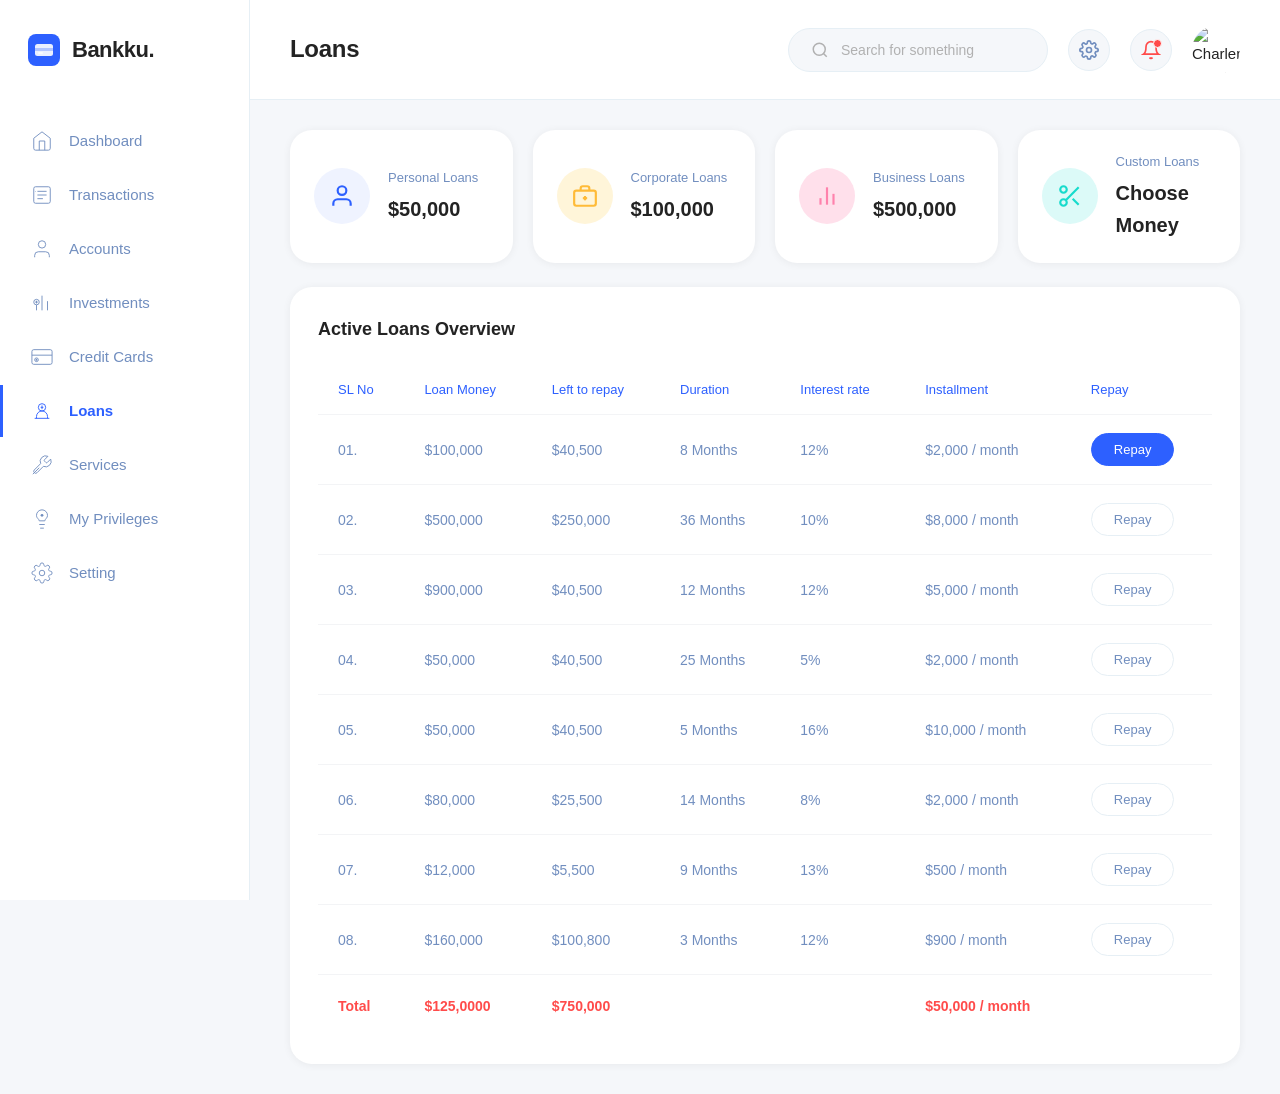
==== public/loans.html @ 28e677a8 "Fix Transactions sidebar icon to match design (receipt style)" ====
<!DOCTYPE html>
<html lang="en">
<head>
  <meta charset="UTF-8" />
  <meta name="viewport" content="width=device-width, initial-scale=1.0" />
  <title>Bankku - Loans</title>
  <link rel="preconnect" href="https://fonts.bunny.net" />
  <link href="https://fonts.bunny.net/css?family=plus-jakarta-sans:400,500,600,700,800" rel="stylesheet" />
  <link rel="stylesheet" href="css/app.css" />
</head>
<body>
<div class="app-layout">

  <!-- SIDEBAR -->
  <aside class="sidebar" id="sidebar">
    <div class="sidebar-header">
      <a href="index.html" class="logo">
        <span class="logo-icon">
          <svg width="32" height="32" viewBox="0 0 32 32" fill="none">
            <rect width="32" height="32" rx="8" fill="#2D60FF"/>
            <rect x="7" y="10" width="18" height="12" rx="2.5" fill="white" opacity="0.9"/>
            <rect x="7" y="14" width="18" height="3" fill="#2D60FF" opacity="0.3"/>
            <rect x="10" y="18" width="5" height="2" rx="1" fill="white" opacity="0.7"/>
          </svg>
        </span>
        <span class="logo-text">Bankku.</span>
      </a>
    </div>
    <nav class="sidebar-nav">
      <a href="index.html" class="nav-link">
        <svg viewBox="0 0 24 24"><path d="M3 9l9-7 9 7v11a2 2 0 0 1-2 2H5a2 2 0 0 1-2-2z"/><polyline points="9 22 9 12 15 12 15 22"/></svg>
        <span>Dashboard</span>
      </a>
      <a href="#" class="nav-link">
        <svg viewBox="0 0 24 24"><rect x="3" y="3" width="18" height="18" rx="2"/><path d="M7 8h10M7 12h10M7 16h6"/><circle cx="5" cy="8" r="0.5" fill="currentColor" stroke="none"/></svg>
        <span>Transactions</span>
      </a>
      <a href="#" class="nav-link">
        <svg viewBox="0 0 24 24"><path d="M20 21v-2a4 4 0 0 0-4-4H8a4 4 0 0 0-4 4v2"/><circle cx="12" cy="7" r="4"/></svg>
        <span>Accounts</span>
      </a>
      <a href="#" class="nav-link">
        <svg viewBox="0 0 24 24"><line x1="18" y1="20" x2="18" y2="10"/><line x1="12" y1="20" x2="12" y2="4"/><line x1="6" y1="20" x2="6" y2="14"/><circle cx="6" cy="11" r="3"/><path d="M6 9.5v3M4.5 11h3"/></svg>
        <span>Investments</span>
      </a>
      <a href="#" class="nav-link">
        <svg viewBox="0 0 24 24"><rect x="1" y="4" width="22" height="16" rx="2"/><line x1="1" y1="10" x2="23" y2="10"/><circle cx="6" cy="15" r="2"/><path d="M6 14v2M5 15h2"/></svg>
        <span>Credit Cards</span>
      </a>
      <a href="loans.html" class="nav-link active">
        <svg viewBox="0 0 24 24"><circle cx="12" cy="8" r="4"/><path d="M12 6v4M10.5 8h3"/><path d="M4 20h16M6 20v-2a6 6 0 0 1 12 0v2"/></svg>
        <span>Loans</span>
      </a>
      <a href="#" class="nav-link">
        <svg viewBox="0 0 24 24"><path d="M14.7 6.3a1 1 0 0 0 0 1.4l1.6 1.6a1 1 0 0 0 1.4 0l3.77-3.77a6 6 0 0 1-7.94 7.94l-6.91 6.91a2.12 2.12 0 0 1-3-3l6.91-6.91a6 6 0 0 1 7.94-7.94l-3.76 3.76z"/><line x1="2" y1="22" x2="9" y2="15"/></svg>
        <span>Services</span>
      </a>
      <a href="#" class="nav-link">
        <svg viewBox="0 0 24 24"><path d="M9 18h6M10 22h4M15.09 14c.18-.98.65-1.74 1.41-2.5A4.65 4.65 0 0 0 18 8 6 6 0 0 0 6 8c0 1 .23 2.23 1.5 3.5A4.61 4.61 0 0 1 9 14h6z"/><circle cx="12" cy="8" r="1.5" fill="currentColor" stroke="none"/></svg>
        <span>My Privileges</span>
      </a>
      <a href="settings.html" class="nav-link">
        <svg viewBox="0 0 24 24"><circle cx="12" cy="12" r="3"/><path d="M19.4 15a1.65 1.65 0 0 0 .33 1.82l.06.06a2 2 0 0 1-2.83 2.83l-.06-.06a1.65 1.65 0 0 0-1.82-.33 1.65 1.65 0 0 0-1 1.51V21a2 2 0 0 1-4 0v-.09A1.65 1.65 0 0 0 9 19.4a1.65 1.65 0 0 0-1.82.33l-.06.06a2 2 0 0 1-2.83-2.83l.06-.06A1.65 1.65 0 0 0 4.68 15a1.65 1.65 0 0 0-1.51-1H3a2 2 0 0 1 0-4h.09A1.65 1.65 0 0 0 4.6 9a1.65 1.65 0 0 0-.33-1.82l-.06-.06a2 2 0 0 1 2.83-2.83l.06.06A1.65 1.65 0 0 0 9 4.68a1.65 1.65 0 0 0 1-1.51V3a2 2 0 0 1 4 0v.09a1.65 1.65 0 0 0 1 1.51 1.65 1.65 0 0 0 1.82-.33l.06-.06a2 2 0 0 1 2.83 2.83l-.06.06A1.65 1.65 0 0 0 19.4 9a1.65 1.65 0 0 0 1.51 1H21a2 2 0 0 1 0 4h-.09a1.65 1.65 0 0 0-1.51 1z"/></svg>
        <span>Setting</span>
      </a>
    </nav>
  </aside>
  <div class="sidebar-overlay" id="sidebarOverlay"></div>

  <!-- MAIN CONTENT -->
  <div class="layout-content">
    <header class="header">
      <div class="header-content">
        <button class="menu-toggle" id="menuToggle">
          <svg width="24" height="24" viewBox="0 0 24 24" fill="none" stroke="currentColor" stroke-width="2">
            <line x1="3" y1="6" x2="21" y2="6"/><line x1="3" y1="12" x2="21" y2="12"/><line x1="3" y1="18" x2="21" y2="18"/>
          </svg>
        </button>
        <h1 class="page-title">Loans</h1>
        <div class="header-actions">
          <div class="search-box">
            <svg width="18" height="18" viewBox="0 0 24 24" fill="none" stroke="currentColor" stroke-width="2">
              <circle cx="11" cy="11" r="8"/><line x1="21" y1="21" x2="16.65" y2="16.65"/>
            </svg>
            <input type="text" placeholder="Search for something" class="search-input" />
          </div>
          <a href="settings.html" class="icon-btn">
            <svg width="20" height="20" viewBox="0 0 24 24" fill="none" stroke="currentColor" stroke-width="2">
              <circle cx="12" cy="12" r="3"/><path d="M19.4 15a1.65 1.65 0 0 0 .33 1.82l.06.06a2 2 0 0 1-2.83 2.83l-.06-.06a1.65 1.65 0 0 0-1.82-.33 1.65 1.65 0 0 0-1 1.51V21a2 2 0 0 1-4 0v-.09A1.65 1.65 0 0 0 9 19.4a1.65 1.65 0 0 0-1.82.33l-.06.06a2 2 0 0 1-2.83-2.83l.06-.06A1.65 1.65 0 0 0 4.68 15a1.65 1.65 0 0 0-1.51-1H3a2 2 0 0 1 0-4h.09A1.65 1.65 0 0 0 4.6 9a1.65 1.65 0 0 0-.33-1.82l-.06-.06a2 2 0 0 1 2.83-2.83l.06.06A1.65 1.65 0 0 0 9 4.68a1.65 1.65 0 0 0 1-1.51V3a2 2 0 0 1 4 0v.09a1.65 1.65 0 0 0 1 1.51 1.65 1.65 0 0 0 1.82-.33l.06-.06a2 2 0 0 1 2.83 2.83l-.06.06A1.65 1.65 0 0 0 19.4 9a1.65 1.65 0 0 0 1.51 1H21a2 2 0 0 1 0 4h-.09a1.65 1.65 0 0 0-1.51 1z"/>
            </svg>
          </a>
          <button class="icon-btn notification-bell">
            <svg width="20" height="20" viewBox="0 0 24 24" fill="none" stroke="currentColor" stroke-width="2">
              <path d="M18 8A6 6 0 0 0 6 8c0 7-3 9-3 9h18s-3-2-3-9"/><path d="M13.73 21a2 2 0 0 1-3.46 0"/>
            </svg>
            <span class="notification-badge"></span>
          </button>
          <a href="settings.html" class="profile-avatar">
            <img src="https://i.pravatar.cc/96?img=47" alt="Charlene Reed" />
          </a>
        </div>
      </div>
    </header>

    <main class="main-area">
      <div class="loans-page">

        <!-- Loan Type Cards -->
        <div class="loan-type-cards">
          <div class="loan-type-card">
            <div class="loan-type-icon" style="background:#EFF3FF;color:#2D60FF">
              <svg width="26" height="26" viewBox="0 0 24 24" fill="none" stroke="currentColor" stroke-width="2">
                <path d="M20 21v-2a4 4 0 0 0-4-4H8a4 4 0 0 0-4 4v2"/><circle cx="12" cy="7" r="4"/>
              </svg>
            </div>
            <div class="loan-type-info">
              <span class="loan-type-label">Personal Loans</span>
              <span class="loan-type-amount">$50,000</span>
            </div>
          </div>
          <div class="loan-type-card">
            <div class="loan-type-icon" style="background:#FFF5D9;color:#FFBB38">
              <svg width="26" height="26" viewBox="0 0 24 24" fill="none" stroke="currentColor" stroke-width="2">
                <rect x="2" y="7" width="20" height="14" rx="2"/><path d="M16 7V5a2 2 0 0 0-2-2h-4a2 2 0 0 0-2 2v2"/>
                <line x1="12" y1="12" x2="12" y2="16"/><line x1="10" y1="14" x2="14" y2="14"/>
              </svg>
            </div>
            <div class="loan-type-info">
              <span class="loan-type-label">Corporate Loans</span>
              <span class="loan-type-amount">$100,000</span>
            </div>
          </div>
          <div class="loan-type-card">
            <div class="loan-type-icon" style="background:#FFE0EB;color:#FF82AC">
              <svg width="26" height="26" viewBox="0 0 24 24" fill="none" stroke="currentColor" stroke-width="2">
                <line x1="18" y1="20" x2="18" y2="10"/><line x1="12" y1="20" x2="12" y2="4"/><line x1="6" y1="20" x2="6" y2="14"/>
              </svg>
            </div>
            <div class="loan-type-info">
              <span class="loan-type-label">Business Loans</span>
              <span class="loan-type-amount">$500,000</span>
            </div>
          </div>
          <div class="loan-type-card">
            <div class="loan-type-icon" style="background:#DCFAF8;color:#16DBCC">
              <svg width="26" height="26" viewBox="0 0 24 24" fill="none" stroke="currentColor" stroke-width="2">
                <circle cx="6" cy="6" r="3"/><circle cx="6" cy="18" r="3"/>
                <line x1="20" y1="4" x2="8.12" y2="15.88"/><line x1="14.47" y1="14.48" x2="20" y2="20"/>
              </svg>
            </div>
            <div class="loan-type-info">
              <span class="loan-type-label">Custom Loans</span>
              <span class="loan-type-amount">Choose Money</span>
            </div>
          </div>
        </div>

        <!-- Active Loans Table -->
        <div class="section-block">
          <h2>Active Loans Overview</h2>
          <div class="table-responsive">
            <table class="data-table">
              <thead>
                <tr>
                  <th>SL No</th>
                  <th>Loan Money</th>
                  <th>Left to repay</th>
                  <th>Duration</th>
                  <th>Interest rate</th>
                  <th>Installment</th>
                  <th>Repay</th>
                </tr>
              </thead>
              <tbody>
                <tr><td>01.</td><td>$100,000</td><td>$40,500</td><td>8 Months</td><td>12%</td><td>$2,000 / month</td><td><button class="btn-repay active" onclick="repay(this)">Repay</button></td></tr>
                <tr><td>02.</td><td>$500,000</td><td>$250,000</td><td>36 Months</td><td>10%</td><td>$8,000 / month</td><td><button class="btn-repay" onclick="repay(this)">Repay</button></td></tr>
                <tr><td>03.</td><td>$900,000</td><td>$40,500</td><td>12 Months</td><td>12%</td><td>$5,000 / month</td><td><button class="btn-repay" onclick="repay(this)">Repay</button></td></tr>
                <tr><td>04.</td><td>$50,000</td><td>$40,500</td><td>25 Months</td><td>5%</td><td>$2,000 / month</td><td><button class="btn-repay" onclick="repay(this)">Repay</button></td></tr>
                <tr><td>05.</td><td>$50,000</td><td>$40,500</td><td>5 Months</td><td>16%</td><td>$10,000 / month</td><td><button class="btn-repay" onclick="repay(this)">Repay</button></td></tr>
                <tr><td>06.</td><td>$80,000</td><td>$25,500</td><td>14 Months</td><td>8%</td><td>$2,000 / month</td><td><button class="btn-repay" onclick="repay(this)">Repay</button></td></tr>
                <tr><td>07.</td><td>$12,000</td><td>$5,500</td><td>9 Months</td><td>13%</td><td>$500 / month</td><td><button class="btn-repay" onclick="repay(this)">Repay</button></td></tr>
                <tr><td>08.</td><td>$160,000</td><td>$100,800</td><td>3 Months</td><td>12%</td><td>$900 / month</td><td><button class="btn-repay" onclick="repay(this)">Repay</button></td></tr>
              </tbody>
              <tfoot>
                <tr class="total-row">
                  <td>Total</td>
                  <td>$125,0000</td>
                  <td>$750,000</td>
                  <td></td>
                  <td></td>
                  <td>$50,000 / month</td>
                  <td></td>
                </tr>
              </tfoot>
            </table>
          </div>
        </div>

      </div>
    </main>
  </div>
</div>

<script src="js/app.js"></script>
<script>
  function repay(btn) {
    if (confirm('Confirm repayment for this loan?')) {
      btn.textContent = 'Paid';
      btn.disabled = true;
      btn.style.opacity = '0.5';
      btn.style.cursor = 'default';
    }
  }
</script>
</body>
</html>
---- public/css/app.css ----
/* ============================================
   BANKKU - Banking Dashboard CSS
   ============================================ */

/* === CSS Variables === */
:root {
  --primary:       #2D60FF;
  --primary-dark:  #1A3FBF;
  --primary-light: #396AFF;
  --secondary:     #16DBCC;
  --accent-orange: #FFBB38;
  --accent-pink:   #FF82AC;

  --bg-main:  #F5F7FA;
  --bg-card:  #FFFFFF;
  --bg-input: #F5F7FA;

  --text-dark:  #232323;
  --text-mid:   #718EBF;
  --text-light: #B1B1B1;

  --border:       #E6EFF5;
  --border-light: #F3F4F6;

  --success: #41D4A8;
  --danger:  #FF4B4A;

  --radius:    22px;
  --radius-sm: 15px;
  --radius-xs: 8px;

  --shadow:    0 1px 8px rgba(0, 0, 0, 0.06);
  --shadow-lg: 0 8px 30px rgba(0, 0, 0, 0.10);

  --sidebar-w: 250px;
  --header-h:  100px;

  --font: 'Plus Jakarta Sans', -apple-system, BlinkMacSystemFont, sans-serif;
}

/* === Reset === */
*, *::before, *::after { box-sizing: border-box; margin: 0; padding: 0; }
html { scroll-behavior: smooth; }
body {
  font-family: var(--font);
  background: var(--bg-main);
  color: var(--text-dark);
  line-height: 1.6;
  font-size: 15px;
}
a { color: inherit; text-decoration: none; }
button { font-family: var(--font); cursor: pointer; border: none; background: none; }
input, select, textarea { font-family: var(--font); }
img { display: block; }
.hidden { display: none !important; }

/* === App Layout === */
.app-layout {
  display: flex;
  min-height: 100vh;
}

.layout-content {
  flex: 1;
  margin-left: var(--sidebar-w);
  display: flex;
  flex-direction: column;
  min-height: 100vh;
}

.main-area {
  flex: 1;
  padding: 30px 40px;
  overflow-y: auto;
}

/* ============================================
   SIDEBAR
   ============================================ */
.sidebar {
  width: var(--sidebar-w);
  height: 100vh;
  position: fixed;
  top: 0; left: 0;
  background: var(--bg-card);
  border-right: 1px solid var(--border);
  padding: 32px 0;
  display: flex;
  flex-direction: column;
  overflow-y: auto;
  z-index: 200;
  transition: left 0.3s ease;
}

/* Logo */
.sidebar-header {
  padding: 0 28px;
  margin-bottom: 48px;
}
.logo {
  display: flex;
  align-items: center;
  gap: 12px;
}
.logo-icon svg { display: block; }
.logo-text {
  font-size: 22px;
  font-weight: 800;
  color: var(--text-dark);
  letter-spacing: -0.5px;
}

/* Navigation */
.sidebar-nav {
  display: flex;
  flex-direction: column;
  gap: 2px;
  flex: 1;
}

.nav-link {
  display: flex;
  align-items: center;
  gap: 16px;
  padding: 14px 28px;
  color: var(--text-mid);
  font-weight: 500;
  font-size: 15px;
  transition: color 0.2s;
  position: relative;
  border-left: 3px solid transparent;
}

.nav-link svg {
  flex-shrink: 0;
  width: 22px;
  height: 22px;
  stroke: currentColor;
  fill: none;
}

.nav-link:hover {
  color: var(--primary);
}

.nav-link.active {
  color: var(--primary);
  border-left-color: var(--primary);
  font-weight: 600;
}

.nav-link.active svg {
  stroke: var(--primary);
}

/* ============================================
   HEADER
   ============================================ */
.header {
  background: var(--bg-card);
  border-bottom: 1px solid var(--border);
  padding: 0 40px;
  height: var(--header-h);
  display: flex;
  align-items: center;
  position: sticky;
  top: 0;
  z-index: 100;
}

.header-content {
  display: flex;
  align-items: center;
  width: 100%;
  gap: 20px;
}

.page-title {
  font-size: 24px;
  font-weight: 700;
  color: var(--text-dark);
  letter-spacing: -0.3px;
}

.header-actions {
  display: flex;
  align-items: center;
  gap: 20px;
  margin-left: auto;
}

/* Search box */
.search-box {
  display: flex;
  align-items: center;
  gap: 12px;
  padding: 12px 22px;
  background: var(--bg-main);
  border: 1px solid var(--border);
  border-radius: 40px;
  color: var(--text-light);
  min-width: 260px;
  transition: border-color 0.2s;
}
.search-box:focus-within {
  border-color: var(--primary);
}
.search-box svg { flex-shrink: 0; }
.search-input {
  flex: 1;
  border: none;
  background: transparent;
  font-size: 14px;
  color: var(--text-dark);
  outline: none;
}
.search-input::placeholder { color: var(--text-light); }

/* Icon buttons */
.icon-btn {
  width: 42px; height: 42px;
  border-radius: 50%;
  background: var(--bg-main);
  display: flex; align-items: center; justify-content: center;
  color: var(--text-mid);
  position: relative;
  transition: all 0.2s;
  border: 1px solid var(--border);
}
.icon-btn:hover { border-color: var(--primary); color: var(--primary); }

.notification-bell { position: relative; }
.notification-bell svg { stroke: #FF4B4A; }
.notification-badge {
  position: absolute;
  top: 9px; right: 9px;
  width: 9px; height: 9px;
  background: var(--danger);
  border-radius: 50%;
  border: 1.5px solid white;
}

/* Profile avatar */
.profile-avatar {
  width: 48px; height: 48px;
  border-radius: 50%;
  overflow: hidden;
  flex-shrink: 0;
  transition: transform 0.2s;
}
.profile-avatar:hover { transform: scale(1.05); }
.profile-avatar img { width: 100%; height: 100%; object-fit: cover; }

.menu-toggle { display: none; color: var(--text-mid); padding: 4px; }

/* ============================================
   SECTION BLOCKS
   ============================================ */
.section-block {
  background: var(--bg-card);
  border-radius: var(--radius);
  padding: 28px;
  box-shadow: var(--shadow);
}

.section-block h2 {
  font-size: 18px;
  font-weight: 700;
  margin-bottom: 22px;
  color: var(--text-dark);
}

.section-block h3 {
  font-size: 16px;
  font-weight: 600;
  margin-bottom: 18px;
  color: var(--text-dark);
}

.section-header {
  display: flex;
  justify-content: space-between;
  align-items: center;
  margin-bottom: 22px;
}
.section-header h2 { margin-bottom: 0; }

.link-see-all {
  font-size: 14px;
  font-weight: 600;
  color: var(--text-mid);
  transition: color 0.2s;
}
.link-see-all:hover { color: var(--primary); }

/* Alerts */
.alert {
  padding: 14px 20px;
  border-radius: var(--radius-xs);
  margin-bottom: 20px;
  font-size: 14px;
  font-weight: 500;
  animation: fadeInDown 0.3s ease;
}
.alert-success { background: #D1FAE5; color: #065F46; border: 1px solid #A7F3D0; }
.alert-error   { background: #FEE2E2; color: #991B1B; border: 1px solid #FECACA; }

.empty-state {
  text-align: center;
  padding: 40px;
  color: var(--text-light);
  font-size: 14px;
}

/* ============================================
   DASHBOARD GRID
   ============================================ */
.dashboard-grid {
  display: flex;
  flex-direction: column;
  gap: 24px;
}

/* Row 1 & 2: wider left, narrower right */
.grid-col-2 {
  display: grid;
  grid-template-columns: 3fr 2fr;
  gap: 24px;
}

/* Row 3: narrower left (Quick Transfer), wider right (Balance History) */
.grid-col-2-rev {
  display: grid;
  grid-template-columns: 2fr 3fr;
  gap: 24px;
}

/* ============================================
   BANK CARDS
   ============================================ */
.cards-row {
  display: flex;
  gap: 20px;
  overflow-x: auto;
  padding-bottom: 4px;
  scrollbar-width: none;
}
.cards-row::-webkit-scrollbar { display: none; }

.bank-card {
  min-width: 265px;
  flex: 1;
  padding: 24px 26px;
  border-radius: var(--radius);
  display: flex;
  flex-direction: column;
  gap: 22px;
  flex-shrink: 0;
  transition: transform 0.2s;
}
.bank-card:hover { transform: translateY(-2px); }

/* Primary (blue gradient) card */
.bank-card.primary {
  background: linear-gradient(147deg, #4C49ED 0%, #0A06F4 100%);
  color: #fff;
}
.bank-card.primary .card-label  { opacity: 0.75; }
.bank-card.primary .card-label-line { color: rgba(255,255,255,0.7); }

/* Secondary (white) card */
.bank-card.secondary {
  background: #fff;
  color: var(--text-dark);
  border: 1.5px solid var(--border);
}
.bank-card.secondary .card-label { color: var(--text-mid); }
.bank-card.secondary .card-value { color: var(--text-dark); }
.bank-card.secondary .card-balance { color: var(--text-dark); }
.bank-card.secondary .card-number { color: var(--text-dark); }

/* Card inner elements */
.card-top {
  display: flex;
  justify-content: space-between;
  align-items: flex-start;
}
.card-label {
  display: block;
  font-size: 11px;
  text-transform: uppercase;
  letter-spacing: 0.5px;
  margin-bottom: 4px;
}
.card-balance {
  display: block;
  font-size: 22px;
  font-weight: 700;
}
.card-chip svg { opacity: 0.9; }

.card-middle {
  display: flex;
  gap: 48px;
}
.card-value {
  display: block;
  font-size: 14px;
  font-weight: 600;
}
.card-bottom {
  display: flex;
  justify-content: space-between;
  align-items: center;
}
.card-number {
  font-size: 16px;
  font-weight: 600;
  letter-spacing: 1.5px;
}
.card-brand-circles {
  display: flex;
  align-items: center;
}
.card-brand-circles span {
  width: 28px; height: 28px;
  border-radius: 50%;
  display: inline-block;
}
.primary .card-brand-circles span:first-child {
  background: rgba(255,255,255,0.5);
  margin-right: -10px;
}
.primary .card-brand-circles span:last-child {
  background: rgba(255,255,255,0.35);
}
.secondary .card-brand-circles span:first-child {
  background: #9D9D9D;
  margin-right: -10px;
  opacity: 0.6;
}
.secondary .card-brand-circles span:last-child {
  background: #9D9D9D;
  opacity: 0.4;
}

/* ============================================
   RECENT TRANSACTIONS
   ============================================ */
.transaction-list {
  display: flex;
  flex-direction: column;
  gap: 16px;
}

.transaction-item {
  display: flex;
  align-items: center;
  gap: 14px;
}

.tx-icon {
  width: 48px; height: 48px;
  border-radius: 14px;
  display: flex;
  align-items: center;
  justify-content: center;
  flex-shrink: 0;
}
.tx-icon svg {
  width: 22px; height: 22px;
}

.tx-info {
  flex: 1;
  min-width: 0;
}
.tx-desc {
  display: block;
  font-weight: 600;
  font-size: 14px;
  color: var(--text-dark);
  white-space: nowrap;
  overflow: hidden;
  text-overflow: ellipsis;
}
.tx-date {
  display: block;
  font-size: 12px;
  color: var(--text-mid);
  margin-top: 2px;
}
.tx-amount {
  font-weight: 600;
  font-size: 14px;
  white-space: nowrap;
}
.tx-amount.positive { color: var(--success); }
.tx-amount.negative { color: var(--danger); }

/* ============================================
   CHARTS
   ============================================ */
.chart-block { position: relative; }
.chart-block canvas { width: 100% !important; }

.chart-header {
  display: flex;
  justify-content: space-between;
  align-items: center;
  margin-bottom: 16px;
}
.chart-header h2 { margin-bottom: 0; }

.chart-legend {
  display: flex;
  gap: 20px;
  align-items: center;
}
.legend-item {
  display: flex;
  align-items: center;
  gap: 8px;
  font-size: 13px;
  color: var(--text-mid);
}
.legend-dot {
  width: 12px; height: 12px;
  border-radius: 50%;
  flex-shrink: 0;
}
.legend-dot.deposit  { background: var(--primary); }
.legend-dot.withdraw { background: var(--secondary); }

/* ============================================
   QUICK TRANSFER
   ============================================ */
.transfer-contacts {
  display: flex;
  align-items: center;
  gap: 8px;
  margin-bottom: 28px;
  overflow-x: auto;
  scrollbar-width: none;
}
.transfer-contacts::-webkit-scrollbar { display: none; }

.contact-card {
  text-align: center;
  cursor: pointer;
  padding: 12px 16px;
  border-radius: var(--radius-sm);
  transition: all 0.2s;
  flex-shrink: 0;
  min-width: 80px;
}
.contact-card:hover { opacity: 0.85; }

.contact-avatar {
  width: 64px; height: 64px;
  border-radius: 50%;
  object-fit: cover;
  margin: 0 auto 10px;
  border: 3px solid transparent;
  transition: border-color 0.2s;
}
.contact-card.selected .contact-avatar {
  border-color: var(--primary);
}

.contact-name {
  display: block;
  font-size: 14px;
  font-weight: 500;
  color: var(--text-dark);
}
.contact-card.selected .contact-name {
  font-weight: 700;
}
.contact-role {
  display: block;
  font-size: 12px;
  color: var(--text-mid);
  margin-top: 2px;
}
.contact-card.selected .contact-role {
  color: var(--primary);
  font-weight: 500;
}

.contact-nav-btn {
  width: 44px; height: 44px;
  border-radius: 50%;
  background: var(--bg-card);
  box-shadow: 0 2px 10px rgba(0,0,0,0.1);
  font-size: 22px;
  color: var(--text-mid);
  display: flex;
  align-items: center;
  justify-content: center;
  flex-shrink: 0;
  transition: all 0.2s;
}
.contact-nav-btn:hover {
  background: var(--primary);
  color: white;
}

.transfer-form-label {
  font-size: 14px;
  font-weight: 500;
  color: var(--text-mid);
  margin-bottom: 12px;
  display: block;
}

.transfer-input-group {
  display: flex;
  align-items: center;
  background: var(--bg-input);
  border-radius: 50px;
  overflow: hidden;
  border: 1px solid var(--border);
}

.transfer-amount {
  flex: 1;
  padding: 14px 22px;
  border: none;
  background: transparent;
  font-size: 15px;
  color: var(--text-mid);
  outline: none;
}

.btn-send {
  display: flex;
  align-items: center;
  gap: 10px;
  padding: 14px 32px;
  background: var(--primary);
  color: white;
  border-radius: 50px;
  font-weight: 600;
  font-size: 15px;
  transition: background 0.2s, transform 0.15s;
  white-space: nowrap;
  flex-shrink: 0;
}
.btn-send:hover {
  background: var(--primary-dark);
  transform: scale(1.03);
}
.btn-send svg { width: 16px; height: 16px; }

/* ============================================
   LOANS PAGE
   ============================================ */
.loans-page {
  display: flex;
  flex-direction: column;
  gap: 24px;
}

/* Loan type cards */
.loan-type-cards {
  display: grid;
  grid-template-columns: repeat(4, 1fr);
  gap: 20px;
}

.loan-type-card {
  background: var(--bg-card);
  border-radius: var(--radius);
  padding: 22px 24px;
  display: flex;
  align-items: center;
  gap: 18px;
  box-shadow: var(--shadow);
  transition: transform 0.2s;
}
.loan-type-card:hover { transform: translateY(-2px); }

.loan-type-icon {
  width: 56px; height: 56px;
  border-radius: 50%;
  display: flex;
  align-items: center;
  justify-content: center;
  flex-shrink: 0;
}
.loan-type-icon svg {
  width: 26px; height: 26px;
}

.loan-type-label {
  display: block;
  font-size: 13px;
  color: var(--text-mid);
  margin-bottom: 4px;
}
.loan-type-amount {
  display: block;
  font-size: 20px;
  font-weight: 700;
  color: var(--text-dark);
}

/* Active Loans table */
.table-responsive { overflow-x: auto; }

.data-table {
  width: 100%;
  border-collapse: collapse;
}
.data-table th {
  text-align: left;
  padding: 14px 20px;
  font-size: 13px;
  font-weight: 500;
  color: var(--primary);
  border-bottom: 1px solid var(--border-light);
  white-space: nowrap;
}
.data-table td {
  padding: 18px 20px;
  font-size: 14px;
  color: var(--text-mid);
  border-bottom: 1px solid var(--border-light);
}
.data-table tbody tr:hover td { background: #FAFBFF; }
.data-table .total-row td {
  font-weight: 700;
  color: var(--danger);
  border-bottom: none;
  padding-top: 20px;
}

.btn-repay {
  padding: 8px 22px;
  border: 1.5px solid var(--border);
  border-radius: 40px;
  font-size: 13px;
  font-weight: 500;
  color: var(--text-mid);
  background: white;
  transition: all 0.2s;
  cursor: pointer;
}
.btn-repay:hover {
  border-color: var(--primary);
  color: var(--primary);
}
.btn-repay.active {
  background: var(--primary);
  border-color: var(--primary);
  color: white;
}

/* ============================================
   SETTINGS PAGE
   ============================================ */
.settings-page { }

/* Tabs */
.settings-tabs {
  display: flex;
  gap: 36px;
  border-bottom: 1.5px solid var(--border);
  margin-bottom: 36px;
  padding-bottom: 0;
}

.tab {
  padding-bottom: 16px;
  font-size: 15px;
  font-weight: 500;
  color: var(--text-mid);
  border-bottom: 3px solid transparent;
  margin-bottom: -2px;
  transition: all 0.2s;
  cursor: pointer;
}
.tab:hover { color: var(--primary); }
.tab.active {
  color: var(--primary);
  border-bottom-color: var(--primary);
  font-weight: 600;
}

/* Profile form */
.profile-section {
  display: flex;
  gap: 40px;
  align-items: flex-start;
}

.avatar-upload {
  position: relative;
  flex-shrink: 0;
}
.avatar-preview {
  width: 110px; height: 110px;
  border-radius: 50%;
  object-fit: cover;
  border: 4px solid var(--border);
}
.avatar-edit-btn {
  position: absolute;
  bottom: 4px; right: 4px;
  width: 32px; height: 32px;
  border-radius: 50%;
  background: var(--primary);
  display: flex;
  align-items: center;
  justify-content: center;
  cursor: pointer;
  border: 2px solid white;
  transition: background 0.2s;
}
.avatar-edit-btn:hover { background: var(--primary-dark); }

/* Form grid */
.form-grid {
  flex: 1;
  display: grid;
  grid-template-columns: 1fr 1fr;
  gap: 22px 32px;
}

.form-group label {
  display: block;
  font-size: 14px;
  font-weight: 500;
  color: var(--text-dark);
  margin-bottom: 10px;
}

.form-input {
  width: 100%;
  padding: 14px 18px;
  border: 1.5px solid var(--border);
  border-radius: var(--radius-xs);
  font-size: 14px;
  color: var(--text-mid);
  background: var(--bg-input);
  outline: none;
  transition: border-color 0.2s, background 0.2s;
}
.form-input:focus {
  border-color: var(--primary);
  background: white;
  color: var(--text-dark);
}
.form-input.error { border-color: var(--danger); }

/* Select wrapper with chevron */
.select-wrapper {
  position: relative;
}
.select-wrapper .form-input {
  appearance: none;
  -webkit-appearance: none;
  cursor: pointer;
  padding-right: 44px;
}
.select-wrapper .select-chevron {
  position: absolute;
  right: 14px;
  top: 50%;
  transform: translateY(-50%);
  pointer-events: none;
  color: var(--text-mid);
}
.form-error {
  display: block;
  font-size: 12px;
  color: var(--danger);
  margin-top: 4px;
}

.form-actions {
  display: flex;
  justify-content: flex-end;
  margin-top: 32px;
}

.btn-primary {
  padding: 14px 52px;
  background: var(--primary);
  color: white;
  border-radius: 50px;
  font-weight: 600;
  font-size: 15px;
  transition: background 0.2s, transform 0.15s;
}
.btn-primary:hover {
  background: var(--primary-dark);
  transform: scale(1.02);
}

/* Preferences */
.notification-section { margin-top: 32px; }
.notification-section h3 { margin-bottom: 20px; }

.toggle-group {
  display: flex;
  flex-direction: column;
  gap: 22px;
}
.toggle-item {
  display: flex;
  align-items: center;
  gap: 16px;
  cursor: pointer;
}
.toggle-input { display: none; }

.toggle-slider {
  width: 50px; height: 26px;
  background: var(--border);
  border-radius: 13px;
  position: relative;
  transition: background 0.25s;
  flex-shrink: 0;
}
.toggle-slider::after {
  content: '';
  position: absolute;
  top: 3px; left: 3px;
  width: 20px; height: 20px;
  background: white;
  border-radius: 50%;
  transition: transform 0.25s;
  box-shadow: 0 1px 4px rgba(0,0,0,0.2);
}
.toggle-input:checked + .toggle-slider { background: var(--secondary); }
.toggle-input:checked + .toggle-slider::after { transform: translateX(24px); }

.toggle-label {
  font-size: 14px;
  color: var(--text-dark);
  user-select: none;
}

/* Security */
.security-section { display: flex; flex-direction: column; gap: 36px; }
.password-form .form-group { max-width: 100%; margin-bottom: 0; }

/* ============================================
   TRANSACTIONS PAGE
   ============================================ */
.transactions-page { }

.transaction-filters {
  display: flex;
  gap: 12px;
  margin-bottom: 24px;
  flex-wrap: wrap;
}

.filter-btn {
  padding: 8px 20px;
  border: 1.5px solid var(--border);
  border-radius: 40px;
  font-size: 13px;
  font-weight: 500;
  color: var(--text-mid);
  background: white;
  transition: all 0.2s;
}
.filter-btn:hover, .filter-btn.active {
  border-color: var(--primary);
  color: var(--primary);
  background: #EEF2FF;
}

/* ============================================
   ANIMATIONS
   ============================================ */
@keyframes fadeInDown {
  from { opacity: 0; transform: translateY(-10px); }
  to   { opacity: 1; transform: translateY(0); }
}

@keyframes fadeInUp {
  from { opacity: 0; transform: translateY(16px); }
  to   { opacity: 1; transform: translateY(0); }
}

@keyframes fadeIn {
  from { opacity: 0; }
  to   { opacity: 1; }
}

.section-block {
  animation: fadeInUp 0.4s ease both;
}

/* Stagger sections */
.dashboard-grid > *:nth-child(1) { animation-delay: 0.05s; }
.dashboard-grid > *:nth-child(2) { animation-delay: 0.10s; }
.dashboard-grid > *:nth-child(3) { animation-delay: 0.15s; }

/* ============================================
   RESPONSIVE BREAKPOINTS
   ============================================ */

/* Tablet */
@media (max-width: 1100px) {
  .grid-col-2,
  .grid-col-2-rev {
    grid-template-columns: 1fr;
  }
  .loan-type-cards {
    grid-template-columns: repeat(2, 1fr);
  }
}

/* Mobile */
@media (max-width: 768px) {
  :root {
    --sidebar-w: 250px;
    --header-h: 70px;
  }

  .sidebar {
    left: -260px;
    box-shadow: none;
  }
  .sidebar.open {
    left: 0;
    box-shadow: var(--shadow-lg);
  }

  .sidebar-overlay {
    display: none;
    position: fixed;
    inset: 0;
    background: rgba(0,0,0,0.3);
    z-index: 199;
  }
  .sidebar-overlay.visible { display: block; }

  .layout-content { margin-left: 0; }
  .menu-toggle    { display: flex; }
  .main-area      { padding: 20px 16px; }

  .header { padding: 0 20px; }
  .search-box { display: none; }

  .form-grid { grid-template-columns: 1fr; }
  .profile-section { flex-direction: column; align-items: center; text-align: center; }

  .loan-type-cards { grid-template-columns: 1fr 1fr; }

  .settings-tabs { gap: 20px; }
  .transfer-contacts { gap: 4px; }
  .contact-card { padding: 8px 10px; min-width: 70px; }
  .contact-avatar { width: 52px; height: 52px; }
}

@media (max-width: 480px) {
  .loan-type-cards { grid-template-columns: 1fr; }
  .bank-card { min-width: 240px; }
  .cards-row { flex-direction: column; }
  .cards-row .bank-card { min-width: unset; }
}
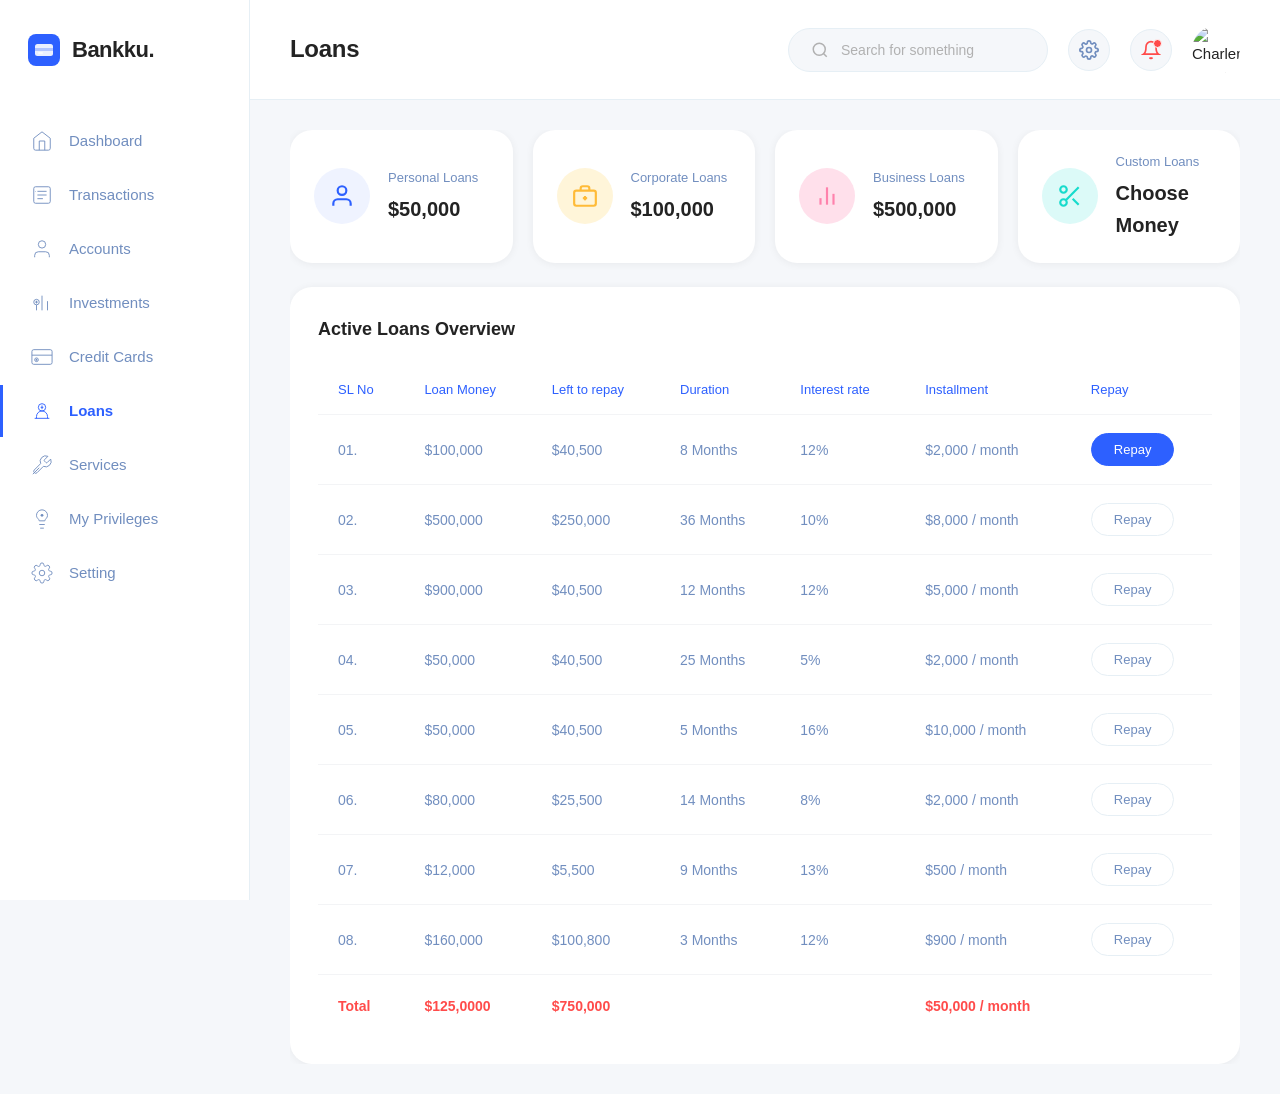
==== commit 6fc94767: "Use contact3.jpg for profile avatar and 3rd Quick Transfer contact" ====
--- a/public/loans.html
+++ b/public/loans.html
@@ -96,7 +96,7 @@
             <span class="notification-badge"></span>
           </button>
           <a href="settings.html" class="profile-avatar">
-            <img src="https://i.pravatar.cc/96?img=47" alt="Charlene Reed" />
+            <img src="img/contact3.jpg" alt="Charlene Reed" />
           </a>
         </div>
       </div>
--- a/public/css/app.css
+++ b/public/css/app.css
@@ -58,6 +58,8 @@
 .app-layout {
   display: flex;
   min-height: 100vh;
+  max-width: 100vw;
+  overflow-x: hidden;
 }
 
 .layout-content {
@@ -66,12 +68,15 @@
   display: flex;
   flex-direction: column;
   min-height: 100vh;
+  min-width: 0;
+  overflow-x: hidden;
 }
 
 .main-area {
   flex: 1;
   padding: 30px 40px;
   overflow-y: auto;
+  overflow-x: hidden;
 }
 
 /* ============================================
@@ -660,6 +665,8 @@
   display: flex;
   flex-direction: column;
   gap: 24px;
+  width: 100%;
+  overflow-x: hidden;
 }
 
 /* Loan type cards */
@@ -667,6 +674,7 @@
   display: grid;
   grid-template-columns: repeat(4, 1fr);
   gap: 20px;
+  width: 100%;
 }
 
 .loan-type-card {
@@ -678,6 +686,7 @@
   gap: 18px;
   box-shadow: var(--shadow);
   transition: transform 0.2s;
+  min-width: 0;
 }
 .loan-type-card:hover { transform: translateY(-2px); }
 
@@ -707,10 +716,15 @@
 }
 
 /* Active Loans table */
-.table-responsive { overflow-x: auto; }
+.table-responsive {
+  overflow-x: auto;
+  -webkit-overflow-scrolling: touch;
+  width: 100%;
+}
 
 .data-table {
   width: 100%;
+  min-width: 580px;
   border-collapse: collapse;
 }
 .data-table th {
@@ -1006,7 +1020,7 @@
    RESPONSIVE BREAKPOINTS
    ============================================ */
 
-/* Tablet */
+/* Tablet large (1100px) */
 @media (max-width: 1100px) {
   .grid-col-2,
   .grid-col-2-rev {
@@ -1015,15 +1029,50 @@
   .loan-type-cards {
     grid-template-columns: repeat(2, 1fr);
   }
-}
-
-/* Mobile */
-@media (max-width: 768px) {
-  :root {
-    --sidebar-w: 250px;
-    --header-h: 70px;
-  }
-
+  .data-table th,
+  .data-table td {
+    padding: 12px 14px;
+    font-size: 13px;
+    white-space: nowrap;
+  }
+}
+
+/* Tablet medium — sidebar still visible, content gets narrow */
+@media (max-width: 960px) {
+  .loan-type-cards {
+    grid-template-columns: repeat(2, 1fr);
+    gap: 14px;
+  }
+  .loan-type-card {
+    padding: 16px 18px;
+    gap: 12px;
+  }
+  .loan-type-icon {
+    width: 46px;
+    height: 46px;
+  }
+  .loan-type-amount {
+    font-size: 16px;
+  }
+  .loan-type-label {
+    font-size: 12px;
+  }
+  .data-table th,
+  .data-table td {
+    padding: 10px 12px;
+    font-size: 12px;
+  }
+  .btn-repay {
+    padding: 6px 14px;
+    font-size: 12px;
+  }
+  .main-area {
+    padding: 24px 24px;
+  }
+}
+
+/* Tablet small — collapse sidebar */
+@media (max-width: 850px) {
   .sidebar {
     left: -260px;
     box-shadow: none;
@@ -1032,7 +1081,6 @@
     left: 0;
     box-shadow: var(--shadow-lg);
   }
-
   .sidebar-overlay {
     display: none;
     position: fixed;
@@ -1041,6 +1089,42 @@
     z-index: 199;
   }
   .sidebar-overlay.visible { display: block; }
+  .layout-content { margin-left: 0; }
+  .menu-toggle { display: flex; }
+  .loan-type-cards {
+    grid-template-columns: repeat(2, 1fr);
+  }
+  .data-table th,
+  .data-table td {
+    padding: 10px 12px;
+    font-size: 13px;
+  }
+}
+
+/* Mobile */
+@media (max-width: 768px) {
+  :root {
+    --sidebar-w: 250px;
+    --header-h: 70px;
+  }
+
+  .sidebar {
+    left: -260px;
+    box-shadow: none;
+  }
+  .sidebar.open {
+    left: 0;
+    box-shadow: var(--shadow-lg);
+  }
+
+  .sidebar-overlay {
+    display: none;
+    position: fixed;
+    inset: 0;
+    background: rgba(0,0,0,0.3);
+    z-index: 199;
+  }
+  .sidebar-overlay.visible { display: block; }
 
   .layout-content { margin-left: 0; }
   .menu-toggle    { display: flex; }
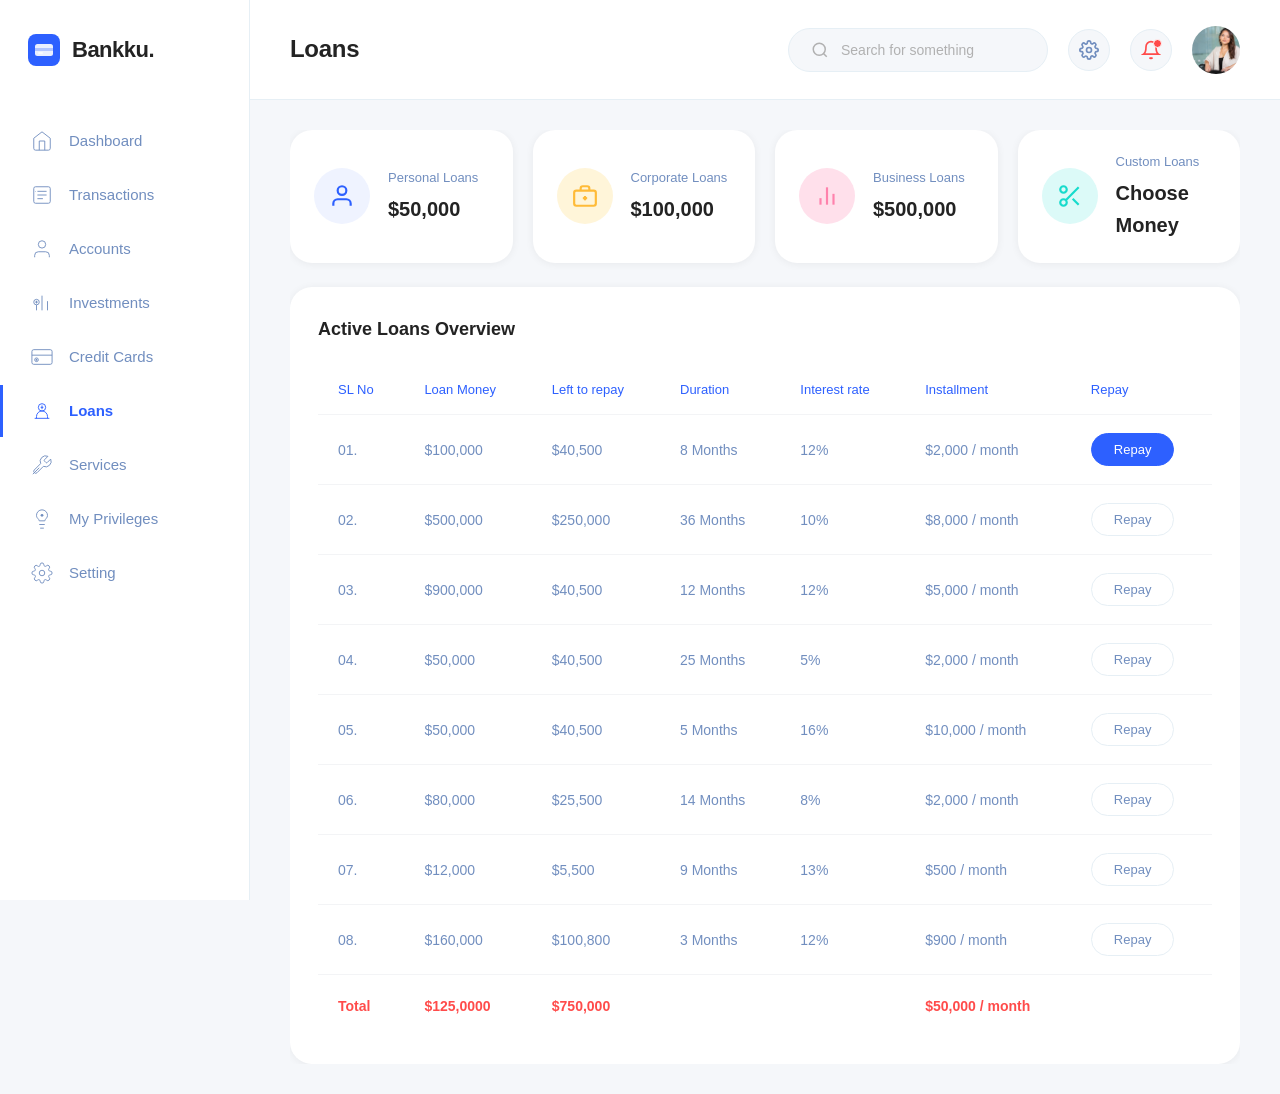
==== commit 086cfac4: "Fix image paths: ceo.jpg, director.jpg, workman.jpg, profil.jpg" ====
--- a/public/loans.html
+++ b/public/loans.html
@@ -96,7 +96,7 @@
             <span class="notification-badge"></span>
           </button>
           <a href="settings.html" class="profile-avatar">
-            <img src="img/contact3.jpg" alt="Charlene Reed" />
+            <img src="img/profil.jpg" alt="Charlene Reed" />
           </a>
         </div>
       </div>
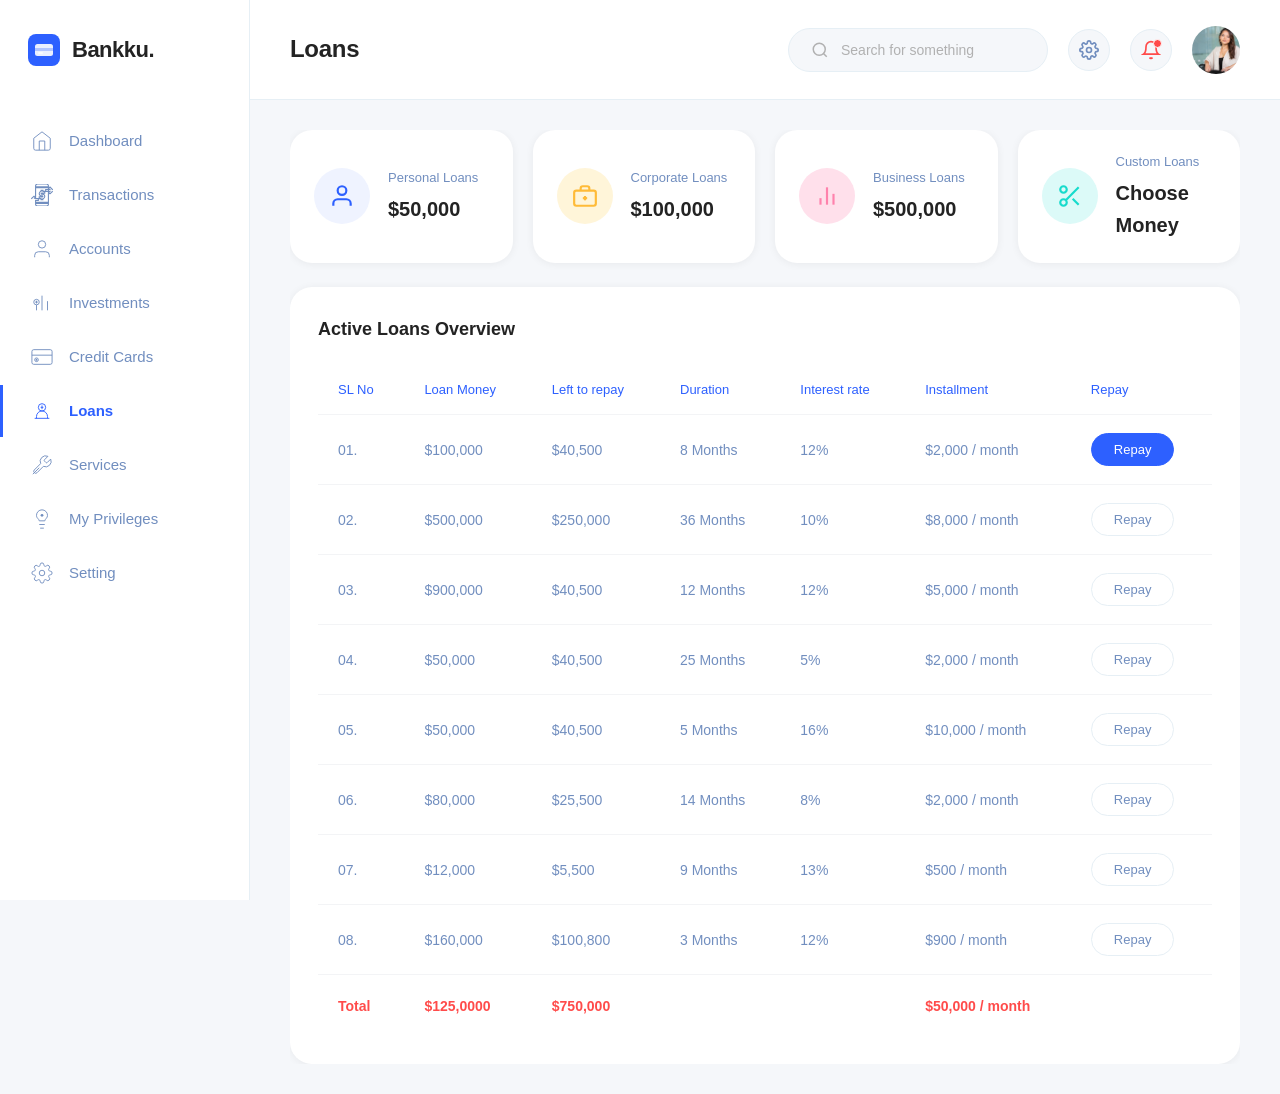
==== commit d488c9a6: "Revert deposit icon, apply Figma SVG to Transactions sidebar icon" ====
--- a/public/loans.html
+++ b/public/loans.html
@@ -32,7 +32,7 @@
         <span>Dashboard</span>
       </a>
       <a href="#" class="nav-link">
-        <svg viewBox="0 0 24 24"><rect x="3" y="3" width="18" height="18" rx="2"/><path d="M7 8h10M7 12h10M7 16h6"/><circle cx="5" cy="8" r="0.5" fill="currentColor" stroke="none"/></svg>
+        <svg viewBox="0 0 20 20" fill="currentColor" stroke="none"><g clip-path="url(#clip_tx2)"><path d="M4.16667 18.3334C4.1672 18.7753 4.34296 19.1989 4.65541 19.5113C4.96785 19.8238 5.39147 19.9996 5.83334 20.0001H14.1667C14.6085 19.9996 15.0322 19.8238 15.3446 19.5113C15.6571 19.1989 15.8328 18.7753 15.8333 18.3334V17.6042H4.16667V18.3334Z"/><path d="M15.8333 1.66667C15.8328 1.2248 15.6571 0.801181 15.3446 0.488734C15.0322 0.176287 14.6085 0.000523784 14.1667 0L5.83334 0C5.39147 0.000523784 4.96785 0.176287 4.65541 0.488734C4.34296 0.801181 4.1672 1.2248 4.16667 1.66667V2.5H15.8333V1.66667Z"/><path d="M19.7678 5.36052L17.2678 2.75635L16.0655 3.91051L17.1115 5.0001H15.8333V6.66677H17.2014L16.0901 7.73177L17.2432 8.9351L19.7432 6.53927C19.9975 6.06445 19.9998 5.95498C20.0021 5.84551 19.9828 5.73667 19.943 5.63467C19.9032 5.53266 19.8436 5.4395 19.7678 5.36052Z"/><path d="M13.3333 4.99992H15.8333V3.33325H4.16667V13.3333H6.66667V14.9999H4.16667V16.6666H15.8333V6.66659H13.3333V4.99992ZM12.5 8.33325H9.58334C9.21057 8.53343 9.16667 8.63941 9.16667 8.74992C9.16667 8.86043 9.21057 8.96641 9.28871 9.04455C9.36685 9.12269 9.47283 9.16659 9.58334 9.16659H10.4167C10.9333 9.16607 11.4317 9.35754 11.8151 9.70383C12.1986 10.0501 12.4396 10.5265 12.4916 11.0405C12.5435 11.5546 12.4025 12.0696 12.0961 12.4855C11.7897 12.9015 11.3397 13.1888 10.8333 13.2916V14.1666H9.16667V13.3333H7.50001V11.6666H10.4167C10.7894 11.4664 10.8333 11.3604 10.8333 11.2499C10.8333 11.1394 10.7894 11.0334 10.7113 10.9553C10.6332 10.8772 10.5272 10.8333 10.4167 10.8333H9.58334C9.06669 10.8338 8.56828 10.6423 8.18487 10.296C7.80145 9.94973 7.56038 9.47332 7.50846 8.95929C7.45654 8.44526 7.59746 7.93027 7.90389 7.51431C8.21031 7.09834 8.66036 6.81106 9.16667 6.70825V5.83325H10.8333V6.66659H12.5V8.33325Z"/><path d="M2.79865 13.3333L3.9099 12.2683L2.75677 11.0649L0.256772 13.4608C0.0172375 14.2634 0.057042 14.3654C0.0968466 14.4674 0.156363 14.5605 0.232188 14.6395L2.73219 17.2437L3.93448 16.0895L2.88854 14.9999H4.16667V13.3333H2.79865Z"/></g><defs><clipPath id="clip_tx2"><rect width="20" height="20" fill="white"/></clipPath></defs></svg>
         <span>Transactions</span>
       </a>
       <a href="#" class="nav-link">
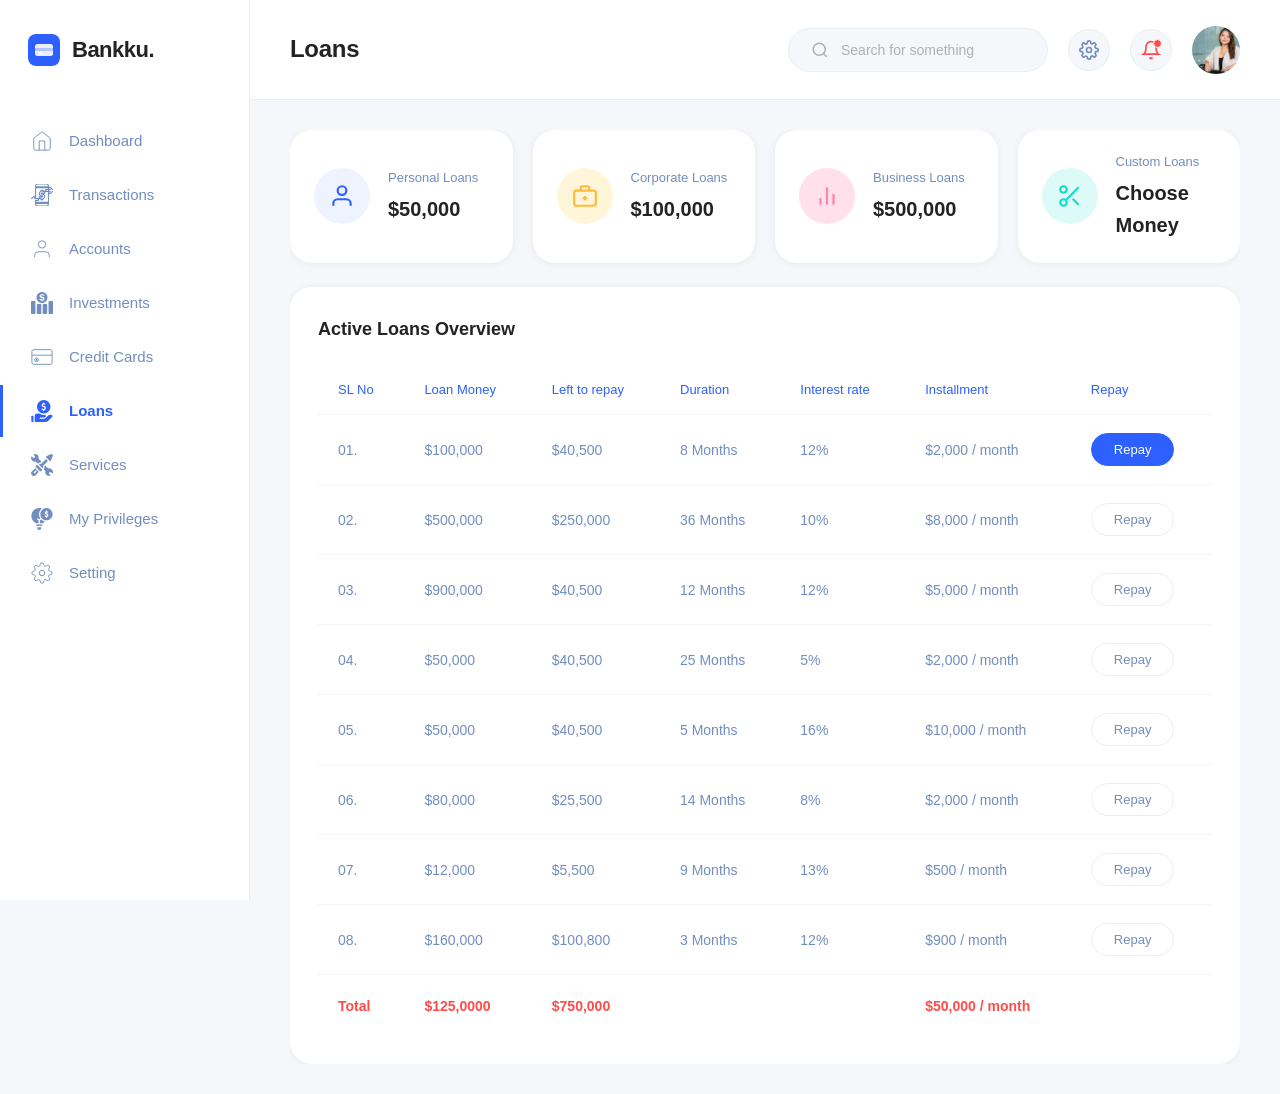
==== commit 20a70ee4: "Replace sidebar icons with Figma filled SVGs: investments, loans, services, my privileges" ====
--- a/public/loans.html
+++ b/public/loans.html
@@ -40,7 +40,7 @@
         <span>Accounts</span>
       </a>
       <a href="#" class="nav-link">
-        <svg viewBox="0 0 24 24"><line x1="18" y1="20" x2="18" y2="10"/><line x1="12" y1="20" x2="12" y2="4"/><line x1="6" y1="20" x2="6" y2="14"/><circle cx="6" cy="11" r="3"/><path d="M6 9.5v3M4.5 11h3"/></svg>
+        <svg viewBox="0 0 20 20" style="fill:currentColor;stroke:none"><g clip-path="url(#ci2)"><path d="M3.1366 8.18H0.909C0.407 8.18 0 8.589 0 9.091V19.091C0 19.593 0.407 20 0.909 20H3.1366C3.639 20 4.046 19.593 4.046 19.091V9.091C4.046 8.589 3.639 8.18 3.1366 8.18Z" fill="currentColor"/><path d="M8.455 10.908H6.228C5.725 10.908 5.318 11.316 5.318 11.818V19.09C5.318 19.593 5.725 20 6.228 20H8.455C8.957 20 9.364 19.592 9.364 19.09V11.818C9.364 11.316 8.957 10.908 8.455 10.908Z" fill="currentColor"/><path d="M13.772 10.908H11.545C11.043 10.908 10.636 11.316 10.636 11.818V19.09C10.636 19.593 11.043 20 11.545 20H13.772C14.275 20 14.682 19.592 14.682 19.09V11.818C14.682 11.316 14.275 10.908 13.772 10.908Z" fill="currentColor"/><path d="M19.091 8.18H16.863C16.361 8.18 15.955 8.589 15.955 9.091V19.091C15.955 19.593 16.361 20 16.863 20H19.091C19.593 20 20 19.592 20 19.091V9.091C20 8.589 19.593 8.18 19.091 8.18Z" fill="currentColor"/><path d="M10.265 5.477V7.113C10.76 7.08 11.283 6.848 11.283 6.303C11.283 5.74 10.71 5.576 10.265 5.477Z" fill="currentColor"/><path d="M8.842 3.518C8.842 3.931 9.149 4.171 9.769 4.295V2.814C9.206 2.831 8.842 3.162 8.842 3.518Z" fill="currentColor"/><path d="M10 0C7.243 0 5 2.243 5 5C5 7.756 7.243 9.999 10 9.999C12.757 9.999 15 7.756 15 5C15 2.243 12.757 0 10 0ZM10.265 7.957V8.469C10.265 8.61 10.157 8.75 10.016 8.75C9.876 8.75 9.769 8.61 9.769 8.469V7.957C8.372 7.923 7.677 7.088 7.677 6.435C7.677 6.105 7.877 5.914 8.189 5.914C9.115 5.914 8.395 7.055 9.769 7.113V5.385C8.544 5.163 7.802 4.625 7.802 3.708C7.802 2.584 8.736 2.004 9.769 1.972V1.531C9.769 1.39 9.876 1.25 10.016 1.25C10.157 1.25 10.265 1.39 10.265 1.531V1.972C10.909 1.989 12.232 2.393 12.232 3.204C12.232 3.526 11.992 3.716 11.71 3.716C11.172 3.716 11.18 2.832 10.265 2.815V4.386C11.356 4.617 12.323 4.94 12.323 6.213C12.323 7.32 11.496 7.882 10.265 7.957Z" fill="currentColor"/></g><defs><clipPath id="ci2"><rect width="20" height="20" fill="white"/></clipPath></defs></svg>
         <span>Investments</span>
       </a>
       <a href="#" class="nav-link">
@@ -48,15 +48,15 @@
         <span>Credit Cards</span>
       </a>
       <a href="loans.html" class="nav-link active">
-        <svg viewBox="0 0 24 24"><circle cx="12" cy="8" r="4"/><path d="M12 6v4M10.5 8h3"/><path d="M4 20h16M6 20v-2a6 6 0 0 1 12 0v2"/></svg>
+        <svg viewBox="0 0 20 20" style="fill:currentColor;stroke:none"><g clip-path="url(#cl2)"><path d="M11.594 12.27C14.95 12.27 17.68 9.518 17.68 6.135C17.68 2.752 14.95 0 11.594 0C8.238 0 5.508 2.752 5.508 6.135C5.508 9.518 8.238 12.27 11.594 12.27ZM9.638 8.049C9.815 7.779 10.178 7.703 10.449 7.88C10.843 8.138 10.992 8.162 11.512 8.158C12.02 8.155 12.315 7.776 12.374 7.426C12.402 7.255 12.413 6.839 11.898 6.657C11.293 6.443 10.674 6.199 10.243 5.861C9.812 5.523 9.615 4.94 9.728 4.339C9.851 3.688 10.306 3.169 10.914 2.986V2.759C10.914 2.436 11.193 2.173 11.516 2.173C11.84 2.173 12.102 2.436 12.102 2.759V2.944C12.5 3.039 12.777 3.221 12.89 3.305C13.149 3.499 13.202 3.866 13.008 4.125C12.815 4.384 12.448 4.437 12.189 4.243C12.069 4.154 11.737 3.961 11.252 4.107C10.969 4.192 10.895 4.472 10.879 4.556C10.848 4.72 10.883 4.874 10.966 4.939C11.264 5.173 11.802 5.381 12.288 5.553C13.185 5.869 13.683 6.7 13.529 7.62C13.453 8.071 13.226 8.49 12.89 8.799C12.661 9.009 12.394 9.159 12.102 9.245V9.511C12.102 9.834 11.84 10.096 11.516 10.096C11.193 10.096 10.914 9.834 10.914 9.511V9.303C10.535 9.257 10.217 9.139 9.791 8.86C9.52 8.683 9.461 8.32 9.638 8.049Z" fill="currentColor"/><path d="M2.22 14.237H0.884C0.561 14.237 0.299 14.5 0.299 14.823V19.413C0.299 19.737 0.561 19.999 0.884 19.999H2.22V14.237Z" fill="currentColor"/><path d="M19.53 14.197C18.432 13.099 16.646 13.099 15.549 14.197L13.794 15.951L13.075 16.67C12.785 16.96 12.391 17.124 11.98 17.124H8.484C8.168 17.124 7.896 16.881 7.881 16.565C7.865 16.229 8.134 15.951 8.467 15.951H12.021C12.735 15.951 13.355 15.442 13.478 14.738C13.506 14.577 13.521 14.41 13.521 14.241C13.521 13.917 13.258 13.654 12.934 13.654H10.987C10.351 13.654 9.74 13.365 9.093 13.06C8.414 12.739 7.712 12.408 6.892 12.353C6.174 12.305 5.455 12.384 4.754 12.586C4.003 12.803 3.464 13.47 3.398 14.24L3.391 14.239V19.997L13.48 20C14.173 20 14.825 19.73 15.316 19.239L19.53 15.026C19.759 14.797 19.759 14.426 19.53 14.197Z" fill="currentColor"/></g><defs><clipPath id="cl2"><rect width="20" height="20" fill="white"/></clipPath></defs></svg>
         <span>Loans</span>
       </a>
       <a href="#" class="nav-link">
-        <svg viewBox="0 0 24 24"><path d="M14.7 6.3a1 1 0 0 0 0 1.4l1.6 1.6a1 1 0 0 0 1.4 0l3.77-3.77a6 6 0 0 1-7.94 7.94l-6.91 6.91a2.12 2.12 0 0 1-3-3l6.91-6.91a6 6 0 0 1 7.94-7.94l-3.76 3.76z"/><line x1="2" y1="22" x2="9" y2="15"/></svg>
+        <svg viewBox="0 0 20 20" style="fill:currentColor;stroke:none"><g clip-path="url(#cs2)"><path d="M19.828 1.0004L18.9996 0.172C18.827-0.001 18.565-0.048 18.343 0.052L13.892 2.017C13.717 2.097 13.593 2.257 13.558 2.446C13.524 2.635 13.584 2.829 13.72 2.965L17.035 6.28C17.171 6.416 17.365 6.476 17.554 6.442C17.743 6.407 17.903 6.283 17.983 6.108L19.948 1.657C20.048 1.435 20.001 1.173 19.828 1.0004Z" fill="currentColor"/><path d="M3.785 12.9L0.514 16.172C-0.171 16.857-0.171 17.972 0.514 18.657L1.343 19.486C2.028 20.171 3.143 20.171 3.829 19.486L7.1 16.215L3.785 12.9ZM3.42 17.417C3.191 17.646 2.82 17.646 2.591 17.417C2.362 17.188 2.362 16.817 2.591 16.588L4.205 14.974C4.434 14.745 4.805 14.745 5.034 14.974C5.263 15.203 5.263 15.574 5.034 15.803L3.42 17.417Z" fill="currentColor"/><path d="M9.585 13.729L6.271 10.414C5.814 9.958 5.071 9.958 4.614 10.414C4.157 10.871 4.157 11.615 4.614 12.072L7.928 15.386C8.385 15.843 9.129 15.843 9.585 15.386C10.042 14.929 10.042 14.186 9.585 13.729Z" fill="currentColor"/><path d="M15.378 6.28L13.721 4.622L9.171 9.172C8.714 8.714 7.972 8.714 7.514 9.172L7.1 9.586L10.414 12.9L10.828 12.486C11.286 12.028 11.286 11.287 10.828 10.829L15.378 6.28Z" fill="currentColor"/><path d="M18.972 13.998C18.021 13.047 16.877 12.843 15.564 13.077L12.901 10.414L12.264 11.05C12.474 11.837 12.27 12.701 11.657 13.315L11.243 13.728L13.076 15.561C12.892 16.595 12.909 17.473 13.551 18.424C14.293 19.523 15.59 20.147 16.949 19.96C17.174 19.929 17.362 19.773 17.434 19.558C17.506 19.343 17.451 19.106 17.29 18.945L16.484 18.141V16.484H18.143L18.945 17.285C19.105 17.446 19.343 17.501 19.559 17.429C19.774 17.356 19.929 17.167 19.959 16.942C20.102 15.876 19.754 14.78 18.972 13.998Z" fill="currentColor"/><path d="M6.916 4.426C7.148 3.127 6.96 1.985 5.994 1.019C5.337 0.362 4.459 0 3.52 0C3.361 0 3.205 0.01 3.051 0.031C2.825 0.061 2.637 0.216 2.564 0.432C2.491 0.647 2.546 0.885 2.707 1.046L3.516 1.847V3.516H1.851L1.048 2.701C0.887 2.541 0.65 2.485 0.435 2.558C0.22 2.63 0.064 2.818 0.033 3.043C-0.145 4.343 0.418 5.663 1.567 6.439C2.522 7.082 3.405 7.098 4.432 6.913L6.272 8.757L6.686 8.343C7.299 7.73 8.164 7.526 8.951 7.736L9.587 7.1L6.916 4.426Z" fill="currentColor"/></g><defs><clipPath id="cs2"><rect width="20" height="20" fill="white"/></clipPath></defs></svg>
         <span>Services</span>
       </a>
       <a href="#" class="nav-link">
-        <svg viewBox="0 0 24 24"><path d="M9 18h6M10 22h4M15.09 14c.18-.98.65-1.74 1.41-2.5A4.65 4.65 0 0 0 18 8 6 6 0 0 0 6 8c0 1 .23 2.23 1.5 3.5A4.61 4.61 0 0 1 9 14h6z"/><circle cx="12" cy="8" r="1.5" fill="currentColor" stroke="none"/></svg>
+        <svg viewBox="0 0 20 20" style="fill:currentColor;stroke:none"><g clip-path="url(#cp2)"><path d="M3.849 13.334C4.05 13.454 4.223 13.61 4.361 13.79H6.965V11.265L5.73 10.499C5.455 10.328 5.37 9.967 5.541 9.692C5.711 9.417 6.072 9.333 6.347 9.503L7.551 10.249L8.6 9.599C6.508 6.73 6.988 2.666 9.773 0.372C5.186-1.165 0.374 2.251 0.353 7.156C0.341 9.758 1.726 12.071 3.849 13.334Z" fill="currentColor"/><path d="M4.727 14.961H10.274V16.289H4.727V14.961Z" fill="currentColor"/><path d="M8.137 11.265V13.79H10.632C10.765 13.615 10.93 13.465 11.122 13.352C11.655 13.038 12.144 12.656 12.577 12.219C11.353 11.943 10.254 11.334 9.38 10.493C9.346 10.515 9.106 10.663 8.137 11.265Z" fill="currentColor"/><path d="M14.062 0.002C10.99 0.002 8.477 2.541 8.477 5.626C8.477 8.529 10.705 10.932 13.562 11.189C16.868 11.484 19.648 8.864 19.648 5.626C19.648 2.547 17.142 0.002 14.062 0.002ZM14.649 8.166V8.288C14.649 8.612 14.387 8.874 14.063 8.874C13.739 8.874 13.477 8.612 13.477 8.288V8.232C13.207 8.185 12.961 8.084 12.649 7.88C12.378 7.703 12.302 7.34 12.479 7.069C12.657 6.798 13.02 6.722 13.29 6.899C13.576 7.086 13.669 7.101 14.059 7.098C14.436 7.096 14.586 6.8 14.615 6.625C14.642 6.469 14.612 6.261 14.322 6.158C13.835 5.986 13.337 5.789 12.983 5.511C12.179 4.88 12.421 3.439 13.477 3.055V2.97C13.477 2.647 13.739 2.385 14.063 2.385C14.387 2.385 14.649 2.647 14.649 2.97V3.003C14.938 3.084 15.17 3.232 15.33 3.394C15.557 3.625 15.554 3.996 15.323 4.223C15.092 4.449 14.722 4.446 14.495 4.216C14.462 4.184 14.282 4.034 13.891 4.151C13.735 4.198 13.693 4.36 13.684 4.409C13.665 4.51 13.692 4.578 13.706 4.589C13.927 4.763 14.339 4.921 14.712 5.053C16.257 5.599 16.068 7.653 14.649 8.166Z" fill="currentColor"/><path d="M5.665 18.164C5.665 19.177 6.488 20 7.5 20C8.513 20 9.336 19.177 9.336 18.164V17.461H5.665V18.164Z" fill="currentColor"/></g><defs><clipPath id="cp2"><rect width="20" height="20" fill="white"/></clipPath></defs></svg>
         <span>My Privileges</span>
       </a>
       <a href="settings.html" class="nav-link">
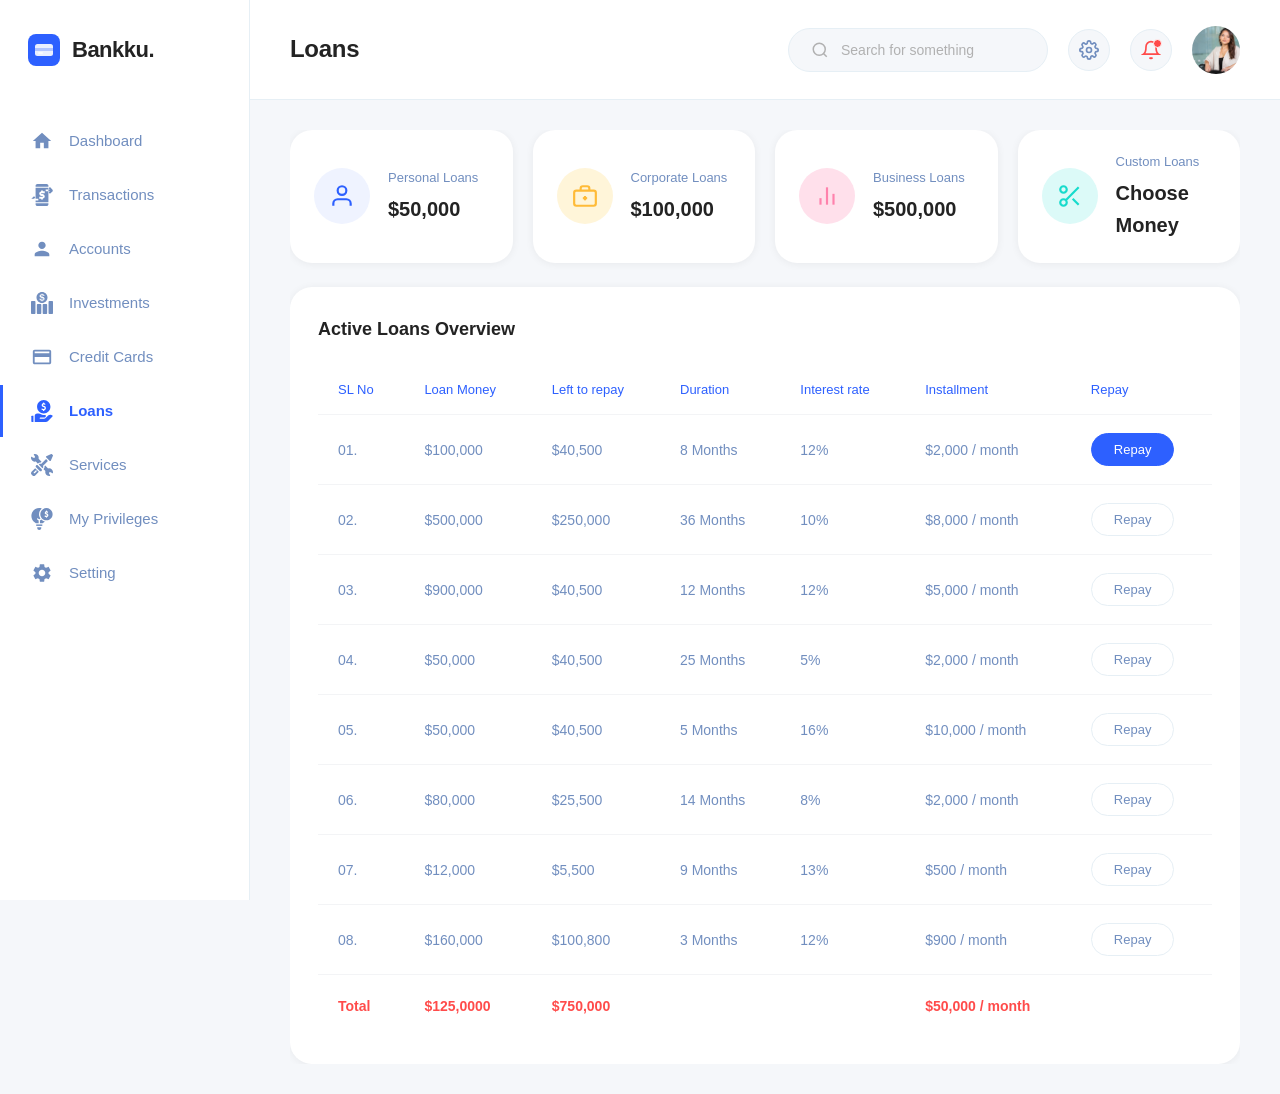
==== commit b8e37424: "Make all sidebar icons filled: dashboard, accounts, credit cards, setting + CSS fill:currentColor" ====
--- a/public/loans.html
+++ b/public/loans.html
@@ -28,7 +28,7 @@
     </div>
     <nav class="sidebar-nav">
       <a href="index.html" class="nav-link">
-        <svg viewBox="0 0 24 24"><path d="M3 9l9-7 9 7v11a2 2 0 0 1-2 2H5a2 2 0 0 1-2-2z"/><polyline points="9 22 9 12 15 12 15 22"/></svg>
+        <svg viewBox="0 0 24 24"><path d="M10 20v-6h4v6h5v-8h3L12 3 2 12h3v8z"/></svg>
         <span>Dashboard</span>
       </a>
       <a href="#" class="nav-link">
@@ -36,7 +36,7 @@
         <span>Transactions</span>
       </a>
       <a href="#" class="nav-link">
-        <svg viewBox="0 0 24 24"><path d="M20 21v-2a4 4 0 0 0-4-4H8a4 4 0 0 0-4 4v2"/><circle cx="12" cy="7" r="4"/></svg>
+        <svg viewBox="0 0 24 24"><path d="M12 12c2.21 0 4-1.79 4-4s-1.79-4-4-4-4 1.79-4 4 1.79 4 4 4zm0 2c-2.67 0-8 1.34-8 4v2h16v-2c0-2.66-5.33-4-8-4z"/></svg>
         <span>Accounts</span>
       </a>
       <a href="#" class="nav-link">
@@ -44,7 +44,7 @@
         <span>Investments</span>
       </a>
       <a href="#" class="nav-link">
-        <svg viewBox="0 0 24 24"><rect x="1" y="4" width="22" height="16" rx="2"/><line x1="1" y1="10" x2="23" y2="10"/><circle cx="6" cy="15" r="2"/><path d="M6 14v2M5 15h2"/></svg>
+        <svg viewBox="0 0 24 24"><path d="M20 4H4C2.9 4 2 4.9 2 6v12c0 1.1.9 2 2 2h16c1.1 0 2-.9 2-2V6c0-1.1-.9-2-2-2zm0 14H4v-6h16v6zm0-10H4V6h16v2z"/></svg>
         <span>Credit Cards</span>
       </a>
       <a href="loans.html" class="nav-link active">
@@ -60,7 +60,7 @@
         <span>My Privileges</span>
       </a>
       <a href="settings.html" class="nav-link">
-        <svg viewBox="0 0 24 24"><circle cx="12" cy="12" r="3"/><path d="M19.4 15a1.65 1.65 0 0 0 .33 1.82l.06.06a2 2 0 0 1-2.83 2.83l-.06-.06a1.65 1.65 0 0 0-1.82-.33 1.65 1.65 0 0 0-1 1.51V21a2 2 0 0 1-4 0v-.09A1.65 1.65 0 0 0 9 19.4a1.65 1.65 0 0 0-1.82.33l-.06.06a2 2 0 0 1-2.83-2.83l.06-.06A1.65 1.65 0 0 0 4.68 15a1.65 1.65 0 0 0-1.51-1H3a2 2 0 0 1 0-4h.09A1.65 1.65 0 0 0 4.6 9a1.65 1.65 0 0 0-.33-1.82l-.06-.06a2 2 0 0 1 2.83-2.83l.06.06A1.65 1.65 0 0 0 9 4.68a1.65 1.65 0 0 0 1-1.51V3a2 2 0 0 1 4 0v.09a1.65 1.65 0 0 0 1 1.51 1.65 1.65 0 0 0 1.82-.33l.06-.06a2 2 0 0 1 2.83 2.83l-.06.06A1.65 1.65 0 0 0 19.4 9a1.65 1.65 0 0 0 1.51 1H21a2 2 0 0 1 0 4h-.09a1.65 1.65 0 0 0-1.51 1z"/></svg>
+        <svg viewBox="0 0 24 24"><path d="M19.14 12.94c.04-.3.06-.61.06-.94 0-.32-.02-.64-.07-.94l2.03-1.58c.18-.14.23-.41.12-.61l-1.92-3.32c-.12-.22-.37-.29-.59-.22l-2.39.96c-.5-.38-1.03-.7-1.62-.94l-.36-2.54c-.04-.24-.24-.41-.48-.41h-3.84c-.24 0-.43.17-.47.41l-.36 2.54c-.59.24-1.13.57-1.62.94l-2.39-.96c-.22-.08-.47 0-.59.22L2.74 8.87c-.12.21-.08.47.12.61l2.03 1.58c-.05.3-.09.63-.09.94s.02.64.07.94l-2.03 1.58c-.18.14-.23.41-.12.61l1.92 3.32c.12.22.37.29.59.22l2.39-.96c.5.38 1.03.7 1.62.94l.36 2.54c.05.24.24.41.48.41h3.84c.24 0 .44-.17.47-.41l.36-2.54c.59-.24 1.13-.56 1.62-.94l2.39.96c.22.08.47 0 .59-.22l1.92-3.32c.12-.22.07-.47-.12-.61l-2.01-1.58zM12 15.6c-1.98 0-3.6-1.62-3.6-3.6s1.62-3.6 3.6-3.6 3.6 1.62 3.6 3.6-1.62 3.6-3.6 3.6z"/></svg>
         <span>Setting</span>
       </a>
     </nav>
--- a/public/css/app.css
+++ b/public/css/app.css
@@ -140,8 +140,8 @@
   flex-shrink: 0;
   width: 22px;
   height: 22px;
-  stroke: currentColor;
-  fill: none;
+  fill: currentColor;
+  stroke: none;
 }
 
 .nav-link:hover {
